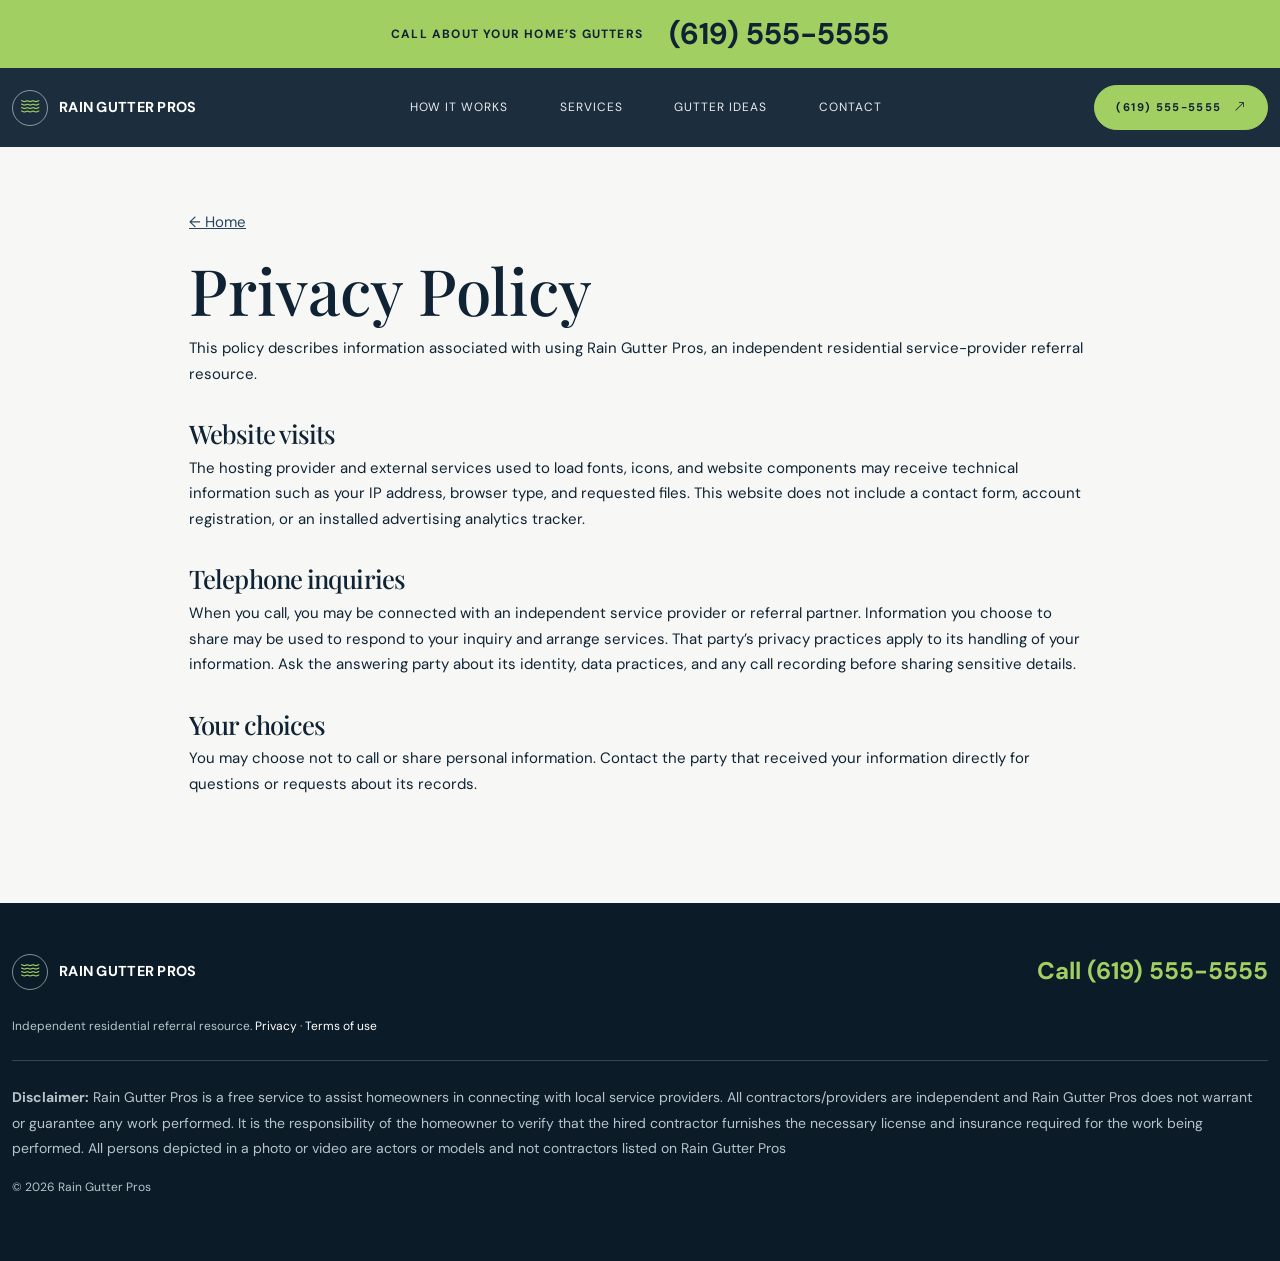
==== privacy.html @ 39ba64ca "Add files via upload" ====
<!doctype html><html lang="en"><head>
  <meta charset="utf-8">
  <meta name="viewport" content="width=device-width, initial-scale=1">
  <meta name="theme-color" content="#102334">
  <meta name="description" content="Explore residential rain gutters, downspouts, and gutter guards. Rain Gutter Pros is an independent referral resource connecting homeowners with local service providers.">
  <title>Privacy Policy | Rain Gutter Pros</title>
  <link rel="preconnect" href="https://fonts.googleapis.com">
  <link rel="preconnect" href="https://fonts.gstatic.com" crossorigin>
  <link href="https://fonts.googleapis.com/css2?family=DM+Sans:wght@400;500;600;700&family=Playfair+Display:wght@500;600;700&family=Pinyon+Script&display=swap" rel="stylesheet">
  <link rel="stylesheet" href="https://cdn.jsdelivr.net/npm/bootstrap@5.3.3/dist/css/bootstrap.min.css">
  <link rel="stylesheet" href="https://cdn.jsdelivr.net/npm/bootstrap-icons@1.11.3/font/bootstrap-icons.min.css">
  
<link rel="stylesheet" href="css/style.css">
</head><body><a class="call-banner" href="tel:+16195555555"><span>CALL ABOUT YOUR HOME’S GUTTERS</span><strong>(619) 555-5555</strong></a><nav class="navbar navbar-expand-lg" aria-label="Main navigation">
    <div class="container">
      <a class="brand" href="index.html" aria-label="Rain Gutter Pros home"><span class="brand-mark"><i class="bi bi-water"></i></span><span>RAIN GUTTER PROS</span></a>
      <a class="nav-cta d-lg-none ms-auto me-3" href="tel:+16195555555">Call now</a>
      <button class="navbar-toggler border-0 text-white p-1" type="button" data-bs-toggle="collapse" data-bs-target="#mainNav" aria-controls="mainNav" aria-expanded="false" aria-label="Toggle navigation"><i class="bi bi-list fs-2"></i></button>
      <div class="collapse navbar-collapse justify-content-center" id="mainNav">
        <ul class="navbar-nav align-items-lg-center">
          <li class="nav-item"><a class="nav-link" href="index.html#approach">How it works</a></li>
          <li class="nav-item"><a class="nav-link" href="index.html#services">Services</a></li>
          <li class="nav-item"><a class="nav-link" href="index.html#work">Gutter ideas</a></li>
          <li class="nav-item"><a class="nav-link" href="index.html#contact">Contact</a></li>
        </ul>
      </div>
      <a class="nav-cta d-none d-lg-inline-block" href="tel:+16195555555">(619) 555-5555 <i class="bi bi-arrow-up-right ms-2"></i></a>
    </div>
  </nav><main class="policy-main"><p><a href="index.html">← Home</a></p><h1>Privacy Policy</h1><p>This policy describes information associated with using Rain Gutter Pros, an independent residential service-provider referral resource.</p><h2>Website visits</h2><p>The hosting provider and external services used to load fonts, icons, and website components may receive technical information such as your IP address, browser type, and requested files. This website does not include a contact form, account registration, or an installed advertising analytics tracker.</p><h2>Telephone inquiries</h2><p>When you call, you may be connected with an independent service provider or referral partner. Information you choose to share may be used to respond to your inquiry and arrange services. That party’s privacy practices apply to its handling of your information. Ask the answering party about its identity, data practices, and any call recording before sharing sensitive details.</p><h2>Your choices</h2><p>You may choose not to call or share personal information. Contact the party that received your information directly for questions or requests about its records.</p></main><footer><div class="container container-wide"><div class="footer-top"><a class="brand" href="index.html"><span class="brand-mark"><i class="bi bi-water"></i></span><span>RAIN GUTTER PROS</span></a><a class="footer-phone" href="tel:+16195555555">Call (619) 555-5555</a></div><p>Independent residential referral resource. <a href="privacy.html">Privacy</a> · <a href="terms.html">Terms of use</a></p><p class="disclaimer"><strong>Disclaimer:</strong> Rain Gutter Pros is a free service to assist homeowners in connecting with local service providers. All contractors/providers are independent and Rain Gutter Pros does not warrant or guarantee any work performed. It is the responsibility of the homeowner to verify that the hired contractor furnishes the necessary license and insurance required for the work being performed. All persons depicted in a photo or video are actors or models and not contractors listed on Rain Gutter Pros</p><p>© <span id="year">2026</span> Rain Gutter Pros</p></div></footer><a class="mobile-call" href="tel:+16195555555">CALL NOW · (619) 555-5555</a><script src="https://cdn.jsdelivr.net/npm/bootstrap@5.3.3/dist/js/bootstrap.bundle.min.js"></script></body></html>
---- css/style.css ----
:root{--ink:#102334;--blue:#27445f;--mid:#385b7a;--lime:#a2cf62;--paper:#f7f8f5;--muted:#687682;--line:rgba(16,35,52,.14)}
    *{box-sizing:border-box}
    html{scroll-behavior:smooth}
    body{margin:0;background:var(--paper);color:var(--ink);font-family:"DM Sans",sans-serif;font-size:15px;line-height:1.7}
    h1,h2,h3,.display{font-family:"Playfair Display",serif;font-weight:500}
    h2{font-size:clamp(2.2rem,4vw,4rem);line-height:1.12;letter-spacing:-.035em}
    .script{font-family:"Pinyon Script",cursive;font-weight:400;text-transform:none;color:var(--lime);font-size:1.18em}
    .eyebrow{font-size:.68rem;text-transform:uppercase;letter-spacing:.19em;font-weight:700}
    .navbar{position:fixed;z-index:1000;inset:0 0 auto;padding:17px 0;color:#fff;transition:background .35s,padding .3s,box-shadow .35s}
    .navbar.scrolled{background:rgba(16,35,52,.91);backdrop-filter:blur(14px);padding:11px 0;box-shadow:0 5px 24px #08172324}
    .navbar .container{max-width:1390px}
    .brand{display:flex;align-items:center;gap:11px;color:white;text-decoration:none;font-weight:700;font-size:.9rem;letter-spacing:.02em}
    .brand-mark{width:36px;height:36px;border:1px solid #ffffff80;border-radius:50%;display:grid;place-items:center;color:var(--lime);font-size:1.15rem}
    .navbar-nav{gap:clamp(16px,2.8vw,42px)}
    .nav-link{color:#fff!important;font-size:.75rem;letter-spacing:.08em;text-transform:uppercase;opacity:.9}
    .nav-link:hover{color:var(--lime)!important}
    .nav-cta,.btn-accent{background:var(--lime);border:1px solid var(--lime);color:var(--ink);border-radius:99px;padding:12px 21px;font-size:.7rem;text-transform:uppercase;letter-spacing:.12em;font-weight:700;text-decoration:none;transition:.25s}
    .nav-cta:hover,.btn-accent:hover{background:transparent;color:var(--lime)}
    .hero{height:190vh;position:relative;background:var(--ink)}
    .hero-sticky{height:100vh;position:sticky;top:0;overflow:hidden}
    .hero-img{position:absolute;inset:-3%;width:106%;height:106%;object-fit:cover;transform:scale(1.04);will-change:transform}
    .hero-img.second{opacity:0;transition:opacity .15s}
    .hero-shade{position:absolute;inset:0;background:linear-gradient(90deg,rgba(7,22,34,.66),rgba(7,22,34,.12) 72%),linear-gradient(0deg,rgba(7,22,34,.69),transparent 58%)}
    .hero-content{position:absolute;left:max(7vw,calc((100vw - 1320px)/2));right:7vw;bottom:12%;color:white;max-width:850px}
    .hero-content .eyebrow{color:var(--lime);margin-bottom:22px}
    .hero h1{font-size:clamp(3.6rem,8.5vw,8rem);line-height:.98;letter-spacing:-.045em;margin:0 0 24px}
    .hero-copy{max-width:480px;color:#e7edf0;font-size:1rem}
    .hero-actions{display:flex;align-items:center;gap:25px;margin-top:30px}
    .text-link{color:white;text-decoration:none;font-size:.75rem;letter-spacing:.1em;text-transform:uppercase;font-weight:700;border-bottom:1px solid #ffffff7d;padding:8px 0}
    .hero-index{position:absolute;bottom:42px;right:6vw;color:#ffffff9c;font-size:.68rem;letter-spacing:.17em}
    .section-pad{padding:120px 0}
    .container-wide{max-width:1290px}
    .intro{background:var(--paper)}
    .intro-copy{font-size:1.05rem;color:#52616d;max-width:495px}
    .intro-image{position:relative;min-height:480px;overflow:hidden}
    .intro-image img{width:100%;height:100%;min-height:480px;object-fit:cover;transition:transform 1s}
    .intro-image:hover img,.gallery-card:hover img{transform:scale(1.045)}
    .image-caption{position:absolute;bottom:20px;left:22px;background:white;padding:10px 16px;font-size:.67rem;letter-spacing:.1em;text-transform:uppercase}
    .services{background:#102334;color:white}
    .services .section-intro{max-width:650px;color:#bdc8cf}
    .service-card{height:100%;padding:30px 24px 20px 0;border-top:1px solid #ffffff38;transition:transform .3s}
    .service-card:hover{transform:translateY(-6px)}
    .service-number{color:var(--lime);font-size:.7rem;letter-spacing:.15em}
    .service-card h3{font-size:1.65rem;margin:25px 0 13px}
    .service-card p{color:#bac5cc;font-size:.9rem;max-width:310px}
    .service-card .bi{color:var(--lime);font-size:1.3rem}
    .feature{background:#edf0eb}
    .feature-photo{height:600px;overflow:hidden}
    .feature-photo img{height:100%;width:100%;object-fit:cover;transition:transform 1s}
    .feature-photo:hover img{transform:scale(1.04)}
    .feature-panel{padding:clamp(38px,7vw,100px)}
    .feature-panel p{color:#5c6972;max-width:450px}
    .checkline{display:flex;gap:12px;align-items:flex-start;margin:17px 0;font-size:.88rem}
    .checkline i{color:#6b9637}
    .gallery{overflow:hidden}
    .gallery-heading{display:flex;justify-content:space-between;align-items:end;gap:20px;margin-bottom:40px}
    .slider-controls{display:flex;gap:9px}
    .slider-controls button{width:45px;height:45px;border:1px solid var(--line);border-radius:50%;background:transparent;color:var(--ink);transition:.2s}
    .slider-controls button:hover{background:var(--ink);color:white}
    .gallery-track{display:flex;gap:18px;overflow-x:auto;scroll-snap-type:x mandatory;padding-bottom:20px;scrollbar-width:thin;scrollbar-color:#a2cf62 #e5e8e3}
    .gallery-card{flex:0 0 min(70vw,440px);scroll-snap-align:start;position:relative;overflow:hidden;background:#ddd}
    .gallery-card img{width:100%;height:330px;display:block;object-fit:cover;transition:transform .8s}
    .gallery-card figcaption{padding:14px 2px;font-size:.7rem;letter-spacing:.12em;text-transform:uppercase}
    .stats{background:var(--blue);color:white;padding:75px 0}
    .stat{border-right:1px solid #ffffff40}
    .stat:last-child{border:0}
    .stat-num{font-family:"Playfair Display",serif;font-size:clamp(2.5rem,5vw,4rem);line-height:1;color:var(--lime)}
    .stat-label{font-size:.68rem;letter-spacing:.13em;text-transform:uppercase;margin-top:12px;color:#e0e7ea}
    .contact{background:var(--paper);padding:110px 0}
    .contact-box{background:var(--ink);color:white;padding:clamp(35px,6vw,78px);position:relative;overflow:hidden}
    .contact-box:after{content:"";position:absolute;width:350px;height:350px;border:1px solid #ffffff14;border-radius:50%;right:-90px;top:-150px;box-shadow:0 0 0 35px #ffffff08,0 0 0 70px #ffffff06}
    .contact-box p{color:#c3ced4;max-width:500px}
    footer{background:#0b1b28;color:#b8c4ca;padding:30px 0;font-size:.75rem}
    footer a{color:white;text-decoration:none}
    .reveal{opacity:0;transform:translateY(24px);transition:opacity .8s ease,transform .8s ease}
    .reveal.visible{opacity:1;transform:none}
    @media(max-width:767px){
      .navbar{padding:12px 0}.navbar .nav-cta{padding:10px 14px;font-size:.62rem}.brand{font-size:.78rem}.brand-mark{width:32px;height:32px}
      .navbar-collapse{background:rgba(16,35,52,.97);padding:14px 20px;margin-top:12px}
      .hero{height:155vh}.hero-content{left:7vw;right:7vw;bottom:13%}.hero h1{font-size:clamp(3.3rem,15vw,5.7rem)}.hero-copy{font-size:.9rem}
      .section-pad{padding:78px 0}.intro-image,.intro-image img{min-height:340px}.feature-photo{height:380px}.feature-panel{padding:52px 28px}
      .gallery-heading{align-items:start;flex-direction:column}.gallery-card{flex-basis:82vw}.gallery-card img{height:270px}
      .stat{border-right:0;border-bottom:1px solid #ffffff40;padding:22px 0}.stat:last-child{border:0}
    }
    @media(prefers-reduced-motion:reduce){html{scroll-behavior:auto}*,*:before,*:after{scroll-behavior:auto!important;transition:none!important;animation:none!important}.hero-img{transform:none!important}.reveal{opacity:1;transform:none}}
/* Referral and call presentation */
.call-banner{position:fixed;inset:0 0 auto;z-index:1100;min-height:68px;background:#a2cf62;color:#102334;display:flex;align-items:center;justify-content:center;gap:26px;padding:8px 16px;text-decoration:none}.call-banner span{font-size:12px;letter-spacing:.1em;font-weight:700}.call-banner strong{font-size:30px;line-height:1.25;white-space:nowrap}.navbar{top:68px;background:rgba(16,35,52,.95)}.hero-content{bottom:9%}.phone-line{display:block;font-size:27px;letter-spacing:0;line-height:1.5;white-space:nowrap}.hero-actions{flex-wrap:wrap}.hero-actions .btn-accent{font-size:12px;padding:14px 25px}.stat-num{font-size:clamp(1.8rem,4vw,3rem)}.footer-top{display:flex;justify-content:space-between;align-items:center;gap:22px;flex-wrap:wrap;margin-bottom:24px}.footer-phone{font-size:24px;font-weight:700;color:var(--lime)}footer .disclaimer{font-size:14px;line-height:1.8;border-top:1px solid #ffffff30;padding-top:24px;margin-top:24px}footer{padding:48px 0}footer p{margin-top:15px}.mobile-call{display:none}section[id]{scroll-margin-top:160px}.policy-main{padding:210px 24px 90px;max-width:950px;margin:auto;min-height:60vh}.policy-main h1{font-size:clamp(2.5rem,6vw,4rem)}.policy-main h2{font-size:1.6rem;margin-top:32px}.policy-main a{color:#27445f}.reveal{opacity:1;transform:none}
@media(max-width:767px){.call-banner{flex-direction:column;gap:0;min-height:76px}.call-banner span{font-size:10px}.call-banner strong{font-size:28px}.navbar{top:76px}.navbar .brand{font-size:11px;gap:7px}.navbar .nav-cta{margin-right:10px!important;padding:8px 10px}.hero-content{bottom:10%}.hero h1{font-size:clamp(2.7rem,12vw,4.8rem)}.hero-copy{max-width:95%}.hero-index{display:none}.hero-actions{gap:12px}.phone-line{font-size:24px}.mobile-call{display:block;position:fixed;inset:auto 0 0;background:#a2cf62;color:#102334;text-align:center;padding:13px 6px calc(13px + env(safe-area-inset-bottom));font-size:20px;font-weight:700;text-decoration:none;z-index:1100}body{padding-bottom:65px}.policy-main{padding-top:200px}}
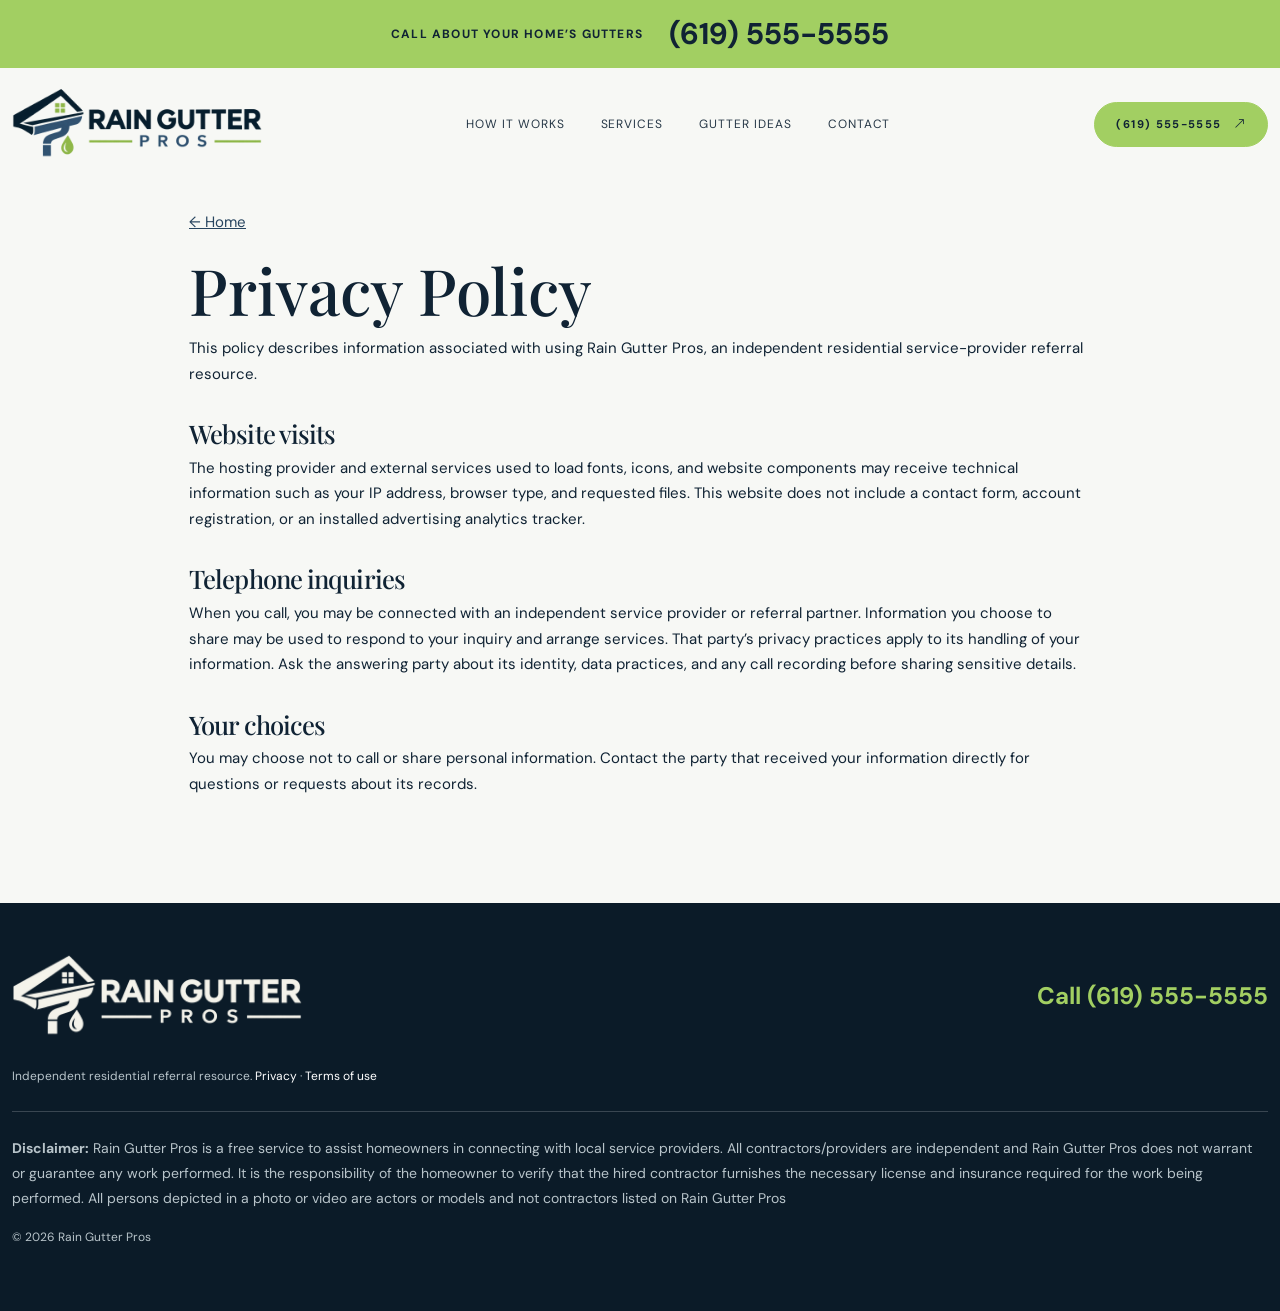
==== commit e0598607: "Add files via upload" ====
--- a/privacy.html
+++ b/privacy.html
@@ -13,7 +13,7 @@
 <link rel="stylesheet" href="css/style.css">
 </head><body><a class="call-banner" href="tel:+16195555555"><span>CALL ABOUT YOUR HOME’S GUTTERS</span><strong>(619) 555-5555</strong></a><nav class="navbar navbar-expand-lg" aria-label="Main navigation">
     <div class="container">
-      <a class="brand" href="index.html" aria-label="Rain Gutter Pros home"><span class="brand-mark"><i class="bi bi-water"></i></span><span>RAIN GUTTER PROS</span></a>
+      <a class="brand logo-brand" href="index.html" aria-label="Rain Gutter Pros home"><img src="assets/rain-gutter-pros-logo.png" alt="Rain Gutter Pros" width="1200" height="376"></a>
       <a class="nav-cta d-lg-none ms-auto me-3" href="tel:+16195555555">Call now</a>
       <button class="navbar-toggler border-0 text-white p-1" type="button" data-bs-toggle="collapse" data-bs-target="#mainNav" aria-controls="mainNav" aria-expanded="false" aria-label="Toggle navigation"><i class="bi bi-list fs-2"></i></button>
       <div class="collapse navbar-collapse justify-content-center" id="mainNav">
@@ -26,4 +26,4 @@
       </div>
       <a class="nav-cta d-none d-lg-inline-block" href="tel:+16195555555">(619) 555-5555 <i class="bi bi-arrow-up-right ms-2"></i></a>
     </div>
-  </nav><main class="policy-main"><p><a href="index.html">← Home</a></p><h1>Privacy Policy</h1><p>This policy describes information associated with using Rain Gutter Pros, an independent residential service-provider referral resource.</p><h2>Website visits</h2><p>The hosting provider and external services used to load fonts, icons, and website components may receive technical information such as your IP address, browser type, and requested files. This website does not include a contact form, account registration, or an installed advertising analytics tracker.</p><h2>Telephone inquiries</h2><p>When you call, you may be connected with an independent service provider or referral partner. Information you choose to share may be used to respond to your inquiry and arrange services. That party’s privacy practices apply to its handling of your information. Ask the answering party about its identity, data practices, and any call recording before sharing sensitive details.</p><h2>Your choices</h2><p>You may choose not to call or share personal information. Contact the party that received your information directly for questions or requests about its records.</p></main><footer><div class="container container-wide"><div class="footer-top"><a class="brand" href="index.html"><span class="brand-mark"><i class="bi bi-water"></i></span><span>RAIN GUTTER PROS</span></a><a class="footer-phone" href="tel:+16195555555">Call (619) 555-5555</a></div><p>Independent residential referral resource. <a href="privacy.html">Privacy</a> · <a href="terms.html">Terms of use</a></p><p class="disclaimer"><strong>Disclaimer:</strong> Rain Gutter Pros is a free service to assist homeowners in connecting with local service providers. All contractors/providers are independent and Rain Gutter Pros does not warrant or guarantee any work performed. It is the responsibility of the homeowner to verify that the hired contractor furnishes the necessary license and insurance required for the work being performed. All persons depicted in a photo or video are actors or models and not contractors listed on Rain Gutter Pros</p><p>© <span id="year">2026</span> Rain Gutter Pros</p></div></footer><a class="mobile-call" href="tel:+16195555555">CALL NOW · (619) 555-5555</a><script src="https://cdn.jsdelivr.net/npm/bootstrap@5.3.3/dist/js/bootstrap.bundle.min.js"></script></body></html>+  </nav><main class="policy-main"><p><a href="index.html">← Home</a></p><h1>Privacy Policy</h1><p>This policy describes information associated with using Rain Gutter Pros, an independent residential service-provider referral resource.</p><h2>Website visits</h2><p>The hosting provider and external services used to load fonts, icons, and website components may receive technical information such as your IP address, browser type, and requested files. This website does not include a contact form, account registration, or an installed advertising analytics tracker.</p><h2>Telephone inquiries</h2><p>When you call, you may be connected with an independent service provider or referral partner. Information you choose to share may be used to respond to your inquiry and arrange services. That party’s privacy practices apply to its handling of your information. Ask the answering party about its identity, data practices, and any call recording before sharing sensitive details.</p><h2>Your choices</h2><p>You may choose not to call or share personal information. Contact the party that received your information directly for questions or requests about its records.</p></main><footer><div class="container container-wide"><div class="footer-top"><a class="brand logo-brand" href="index.html" aria-label="Rain Gutter Pros home"><img src="assets/rain-gutter-pros-logo.png" alt="Rain Gutter Pros" width="1200" height="376"></a><a class="footer-phone" href="tel:+16195555555">Call (619) 555-5555</a></div><p>Independent residential referral resource. <a href="privacy.html">Privacy</a> · <a href="terms.html">Terms of use</a></p><p class="disclaimer"><strong>Disclaimer:</strong> Rain Gutter Pros is a free service to assist homeowners in connecting with local service providers. All contractors/providers are independent and Rain Gutter Pros does not warrant or guarantee any work performed. It is the responsibility of the homeowner to verify that the hired contractor furnishes the necessary license and insurance required for the work being performed. All persons depicted in a photo or video are actors or models and not contractors listed on Rain Gutter Pros</p><p>© <span id="year">2026</span> Rain Gutter Pros</p></div></footer><a class="mobile-call" href="tel:+16195555555">CALL NOW · (619) 555-5555</a><script src="https://cdn.jsdelivr.net/npm/bootstrap@5.3.3/dist/js/bootstrap.bundle.min.js"></script></body></html>
--- a/css/style.css
+++ b/css/style.css
@@ -86,3 +86,10 @@
 /* Referral and call presentation */
 .call-banner{position:fixed;inset:0 0 auto;z-index:1100;min-height:68px;background:#a2cf62;color:#102334;display:flex;align-items:center;justify-content:center;gap:26px;padding:8px 16px;text-decoration:none}.call-banner span{font-size:12px;letter-spacing:.1em;font-weight:700}.call-banner strong{font-size:30px;line-height:1.25;white-space:nowrap}.navbar{top:68px;background:rgba(16,35,52,.95)}.hero-content{bottom:9%}.phone-line{display:block;font-size:27px;letter-spacing:0;line-height:1.5;white-space:nowrap}.hero-actions{flex-wrap:wrap}.hero-actions .btn-accent{font-size:12px;padding:14px 25px}.stat-num{font-size:clamp(1.8rem,4vw,3rem)}.footer-top{display:flex;justify-content:space-between;align-items:center;gap:22px;flex-wrap:wrap;margin-bottom:24px}.footer-phone{font-size:24px;font-weight:700;color:var(--lime)}footer .disclaimer{font-size:14px;line-height:1.8;border-top:1px solid #ffffff30;padding-top:24px;margin-top:24px}footer{padding:48px 0}footer p{margin-top:15px}.mobile-call{display:none}section[id]{scroll-margin-top:160px}.policy-main{padding:210px 24px 90px;max-width:950px;margin:auto;min-height:60vh}.policy-main h1{font-size:clamp(2.5rem,6vw,4rem)}.policy-main h2{font-size:1.6rem;margin-top:32px}.policy-main a{color:#27445f}.reveal{opacity:1;transform:none}
 @media(max-width:767px){.call-banner{flex-direction:column;gap:0;min-height:76px}.call-banner span{font-size:10px}.call-banner strong{font-size:28px}.navbar{top:76px}.navbar .brand{font-size:11px;gap:7px}.navbar .nav-cta{margin-right:10px!important;padding:8px 10px}.hero-content{bottom:10%}.hero h1{font-size:clamp(2.7rem,12vw,4.8rem)}.hero-copy{max-width:95%}.hero-index{display:none}.hero-actions{gap:12px}.phone-line{font-size:24px}.mobile-call{display:block;position:fixed;inset:auto 0 0;background:#a2cf62;color:#102334;text-align:center;padding:13px 6px calc(13px + env(safe-area-inset-bottom));font-size:20px;font-weight:700;text-decoration:none;z-index:1100}body{padding-bottom:65px}.policy-main{padding-top:200px}}
+
+/* Approved Rain Gutter Pros logo */
+.logo-brand{display:inline-flex;flex-shrink:0}.logo-brand img{display:block;width:250px;max-width:100%;height:auto}.navbar,.navbar.scrolled{background:rgba(247,248,245,.98);color:var(--ink)}.navbar .nav-link{color:var(--ink)!important}.navbar .navbar-toggler{color:var(--ink)!important}.navbar .navbar-collapse{background:transparent}.navbar .nav-cta:hover{background:var(--ink);color:white}footer .logo-brand img{width:290px;filter:brightness(0) saturate(100%) invert(95%) sepia(11%) saturate(272%) hue-rotate(328deg) brightness(104%) contrast(93%)}
+@media(min-width:992px){.navbar .container{gap:20px}.navbar-nav{gap:20px}.navbar .nav-cta{white-space:nowrap}}
+@media(max-width:991px){.navbar .logo-brand img{width:220px}.navbar .navbar-collapse{padding:15px;background:var(--paper)}}
+@media(max-width:480px){.navbar .logo-brand img{width:185px}.navbar .container{flex-wrap:wrap}.navbar .nav-cta{font-size:10px;letter-spacing:.03em;padding:8px 9px}.navbar .navbar-toggler{padding:0!important}.navbar{padding:12px 0}.footer-top{align-items:flex-start;flex-direction:column}footer .logo-brand img{width:260px}}
+@media(max-width:359px){.navbar .logo-brand img{width:155px}}
